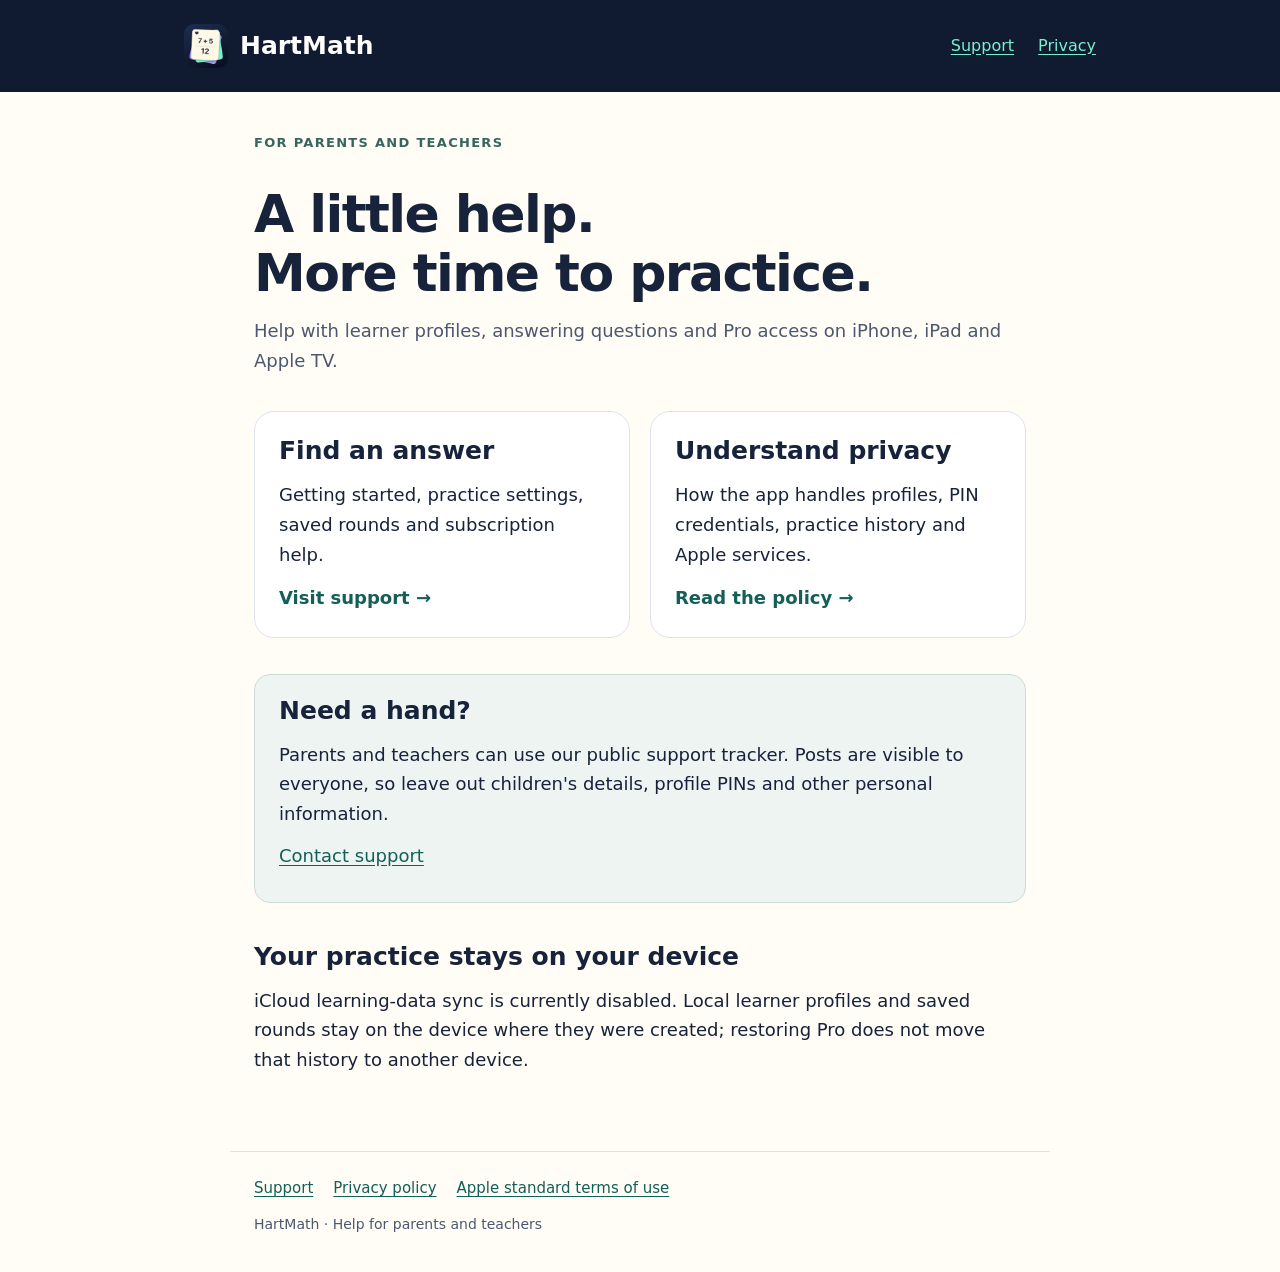
==== index.html @ 1f22a882 "Publish HartMath support and privacy pages" ====
<!doctype html>
<html lang="en">
<head>
  <meta charset="utf-8">
  <meta name="viewport" content="width=device-width, initial-scale=1">
  <meta name="description" content="HartMath help for parents and teachers: practice, learner profiles, Pro subscriptions and privacy on iPhone, iPad and Apple TV.">
  <title>HartMath · Help for parents and teachers</title>
  <link rel="canonical" href="https://nahart86.github.io/HartMath-Support/">
  <link rel="stylesheet" href="styles.css">
  <link rel="icon" href="assets/hartmath-logo.png">
</head>
<body>
  <a class="skip" href="#main">Skip to content</a>
  <header><div class="header-inner">
    <a class="brand" href="./" aria-label="HartMath help home"><img src="assets/hartmath-logo.png" alt="" width="44" height="44"><span>HartMath</span></a>
    <nav aria-label="Information"><a href="support/">Support</a><a href="privacy/">Privacy</a></nav>
  </div></header>
  <main id="main">
    <p class="eyebrow">For parents and teachers</p>
    <h1>A little help.<br>More time to practice.</h1>
    <p class="lede">Help with learner profiles, answering questions and Pro access on iPhone, iPad and Apple TV.</p>
    <div class="card-grid">
      <a class="link-card" href="support/"><span class="card-title">Find an answer</span><span>Getting started, practice settings, saved rounds and subscription help.</span><span class="card-link">Visit support →</span></a>
      <a class="link-card" href="privacy/"><span class="card-title">Understand privacy</span><span>How the app handles profiles, PIN credentials, practice history and Apple services.</span><span class="card-link">Read the policy →</span></a>
    </div>
    <section class="notice" aria-labelledby="contact-summary">
      <h2 id="contact-summary">Need a hand?</h2>
      <p>Parents and teachers can use our public support tracker. Posts are visible to everyone, so leave out children's details, profile PINs and other personal information.</p>
      <p><a href="support/#contact">Contact support</a></p>
    </section>
    <h2>Your practice stays on your device</h2>
    <p>iCloud learning-data sync is currently disabled. Local learner profiles and saved rounds stay on the device where they were created; restoring Pro does not move that history to another device.</p>
  </main>
  <footer><a href="support/">Support</a><a href="privacy/">Privacy policy</a><a href="https://www.apple.com/legal/internet-services/itunes/dev/stdeula/">Apple standard terms of use</a><p>HartMath · Help for parents and teachers</p></footer>
</body>
</html>
---- styles.css ----
:root{color-scheme:light;--ink:#17223b;--muted:#4b5870;--paper:#fffdf6;--line:#dde3ec;--navy:#101b32;--mint:#7aefd1}
*{box-sizing:border-box}body{margin:0;background:var(--paper);color:var(--ink);font:18px/1.65 system-ui,-apple-system,BlinkMacSystemFont,"Segoe UI",sans-serif}a{color:#145f57;text-underline-offset:.18em}a:hover{text-decoration-thickness:2px}a:focus-visible{outline:3px solid #7250b4;outline-offset:5px;border-radius:3px}.skip{position:absolute;left:1rem;top:-6rem}.skip:focus{top:1rem;z-index:2;background:white;padding:.7rem}header{background:var(--navy);color:white}.header-inner{max-width:960px;margin:auto;padding:24px;display:flex;align-items:center;justify-content:space-between;gap:24px;flex-wrap:wrap}.brand{display:inline-flex;align-items:center;gap:12px;color:white;text-decoration:none;font-weight:750;font-size:25px}.brand img{width:44px;height:44px;border-radius:10px}nav{display:flex;gap:24px}nav a{color:var(--mint);font-size:16px}main{max-width:820px;margin:auto;padding:40px 24px 64px}.date,.lede{color:var(--muted)}h1{font-size:clamp(34px,7vw,52px);line-height:1.12;letter-spacing:-.03em;margin:32px 0 14px}h2{font-size:25px;line-height:1.3;margin:38px 0 12px}h3{font-size:20px;line-height:1.4;margin:28px 0 10px}p{margin:12px 0}li{margin:8px 0}ul,ol{padding-left:24px}.notice{padding:20px 24px;background:#edf4f2;border:1px solid #ccdcd7;border-radius:16px}.contact{border:1px solid #ccdcd7;background:#edf4f2;padding:24px;border-radius:18px;margin:32px 0 40px;scroll-margin-top:24px}.contact h2{margin-top:0}footer{border-top:1px solid var(--line);max-width:820px;margin:auto;padding:24px;color:var(--muted);font-size:15px}footer a{margin-right:20px}@media(max-width:500px){body{font-size:17px}.header-inner{padding:20px}main{padding:24px 20px 48px}nav{gap:18px}.notice,.contact{padding:16px}h2{font-size:23px}}@media print{header,nav,.skip{display:none}body{background:white;color:black}main{padding:0;max-width:none}a{color:black}.draft{border:2px solid black}h2{break-after:avoid}p,li{orphans:3;widows:3}}

.eyebrow{text-transform:uppercase;letter-spacing:.1em;font-size:13px;font-weight:750;color:#36665e;margin:0 0 12px}.button{display:inline-block;background:#145f57;color:#fff;text-decoration:none;font-weight:650;padding:12px 18px;border-radius:12px}.button:hover{background:#0a4a43}.card-grid{display:grid;grid-template-columns:repeat(2,minmax(0,1fr));gap:20px;margin:36px 0}.link-card{display:flex;flex-direction:column;gap:14px;border:1px solid var(--line);border-radius:20px;padding:24px;background:#fff;color:var(--ink);text-decoration:none}.link-card:hover{border-color:#145f57;box-shadow:0 4px 18px #101b320a}.card-title{font-size:25px;line-height:1.2;font-weight:750}.card-link{margin-top:auto;color:#145f57;font-weight:650}.notice h2{margin-top:0}footer p{font-size:14px}nav a[aria-current=page]{color:#fff;text-decoration-thickness:2px}@media(max-width:600px){.card-grid{grid-template-columns:1fr}.card-title{font-size:23px}.brand{font-size:23px}.link-card{padding:22px}}
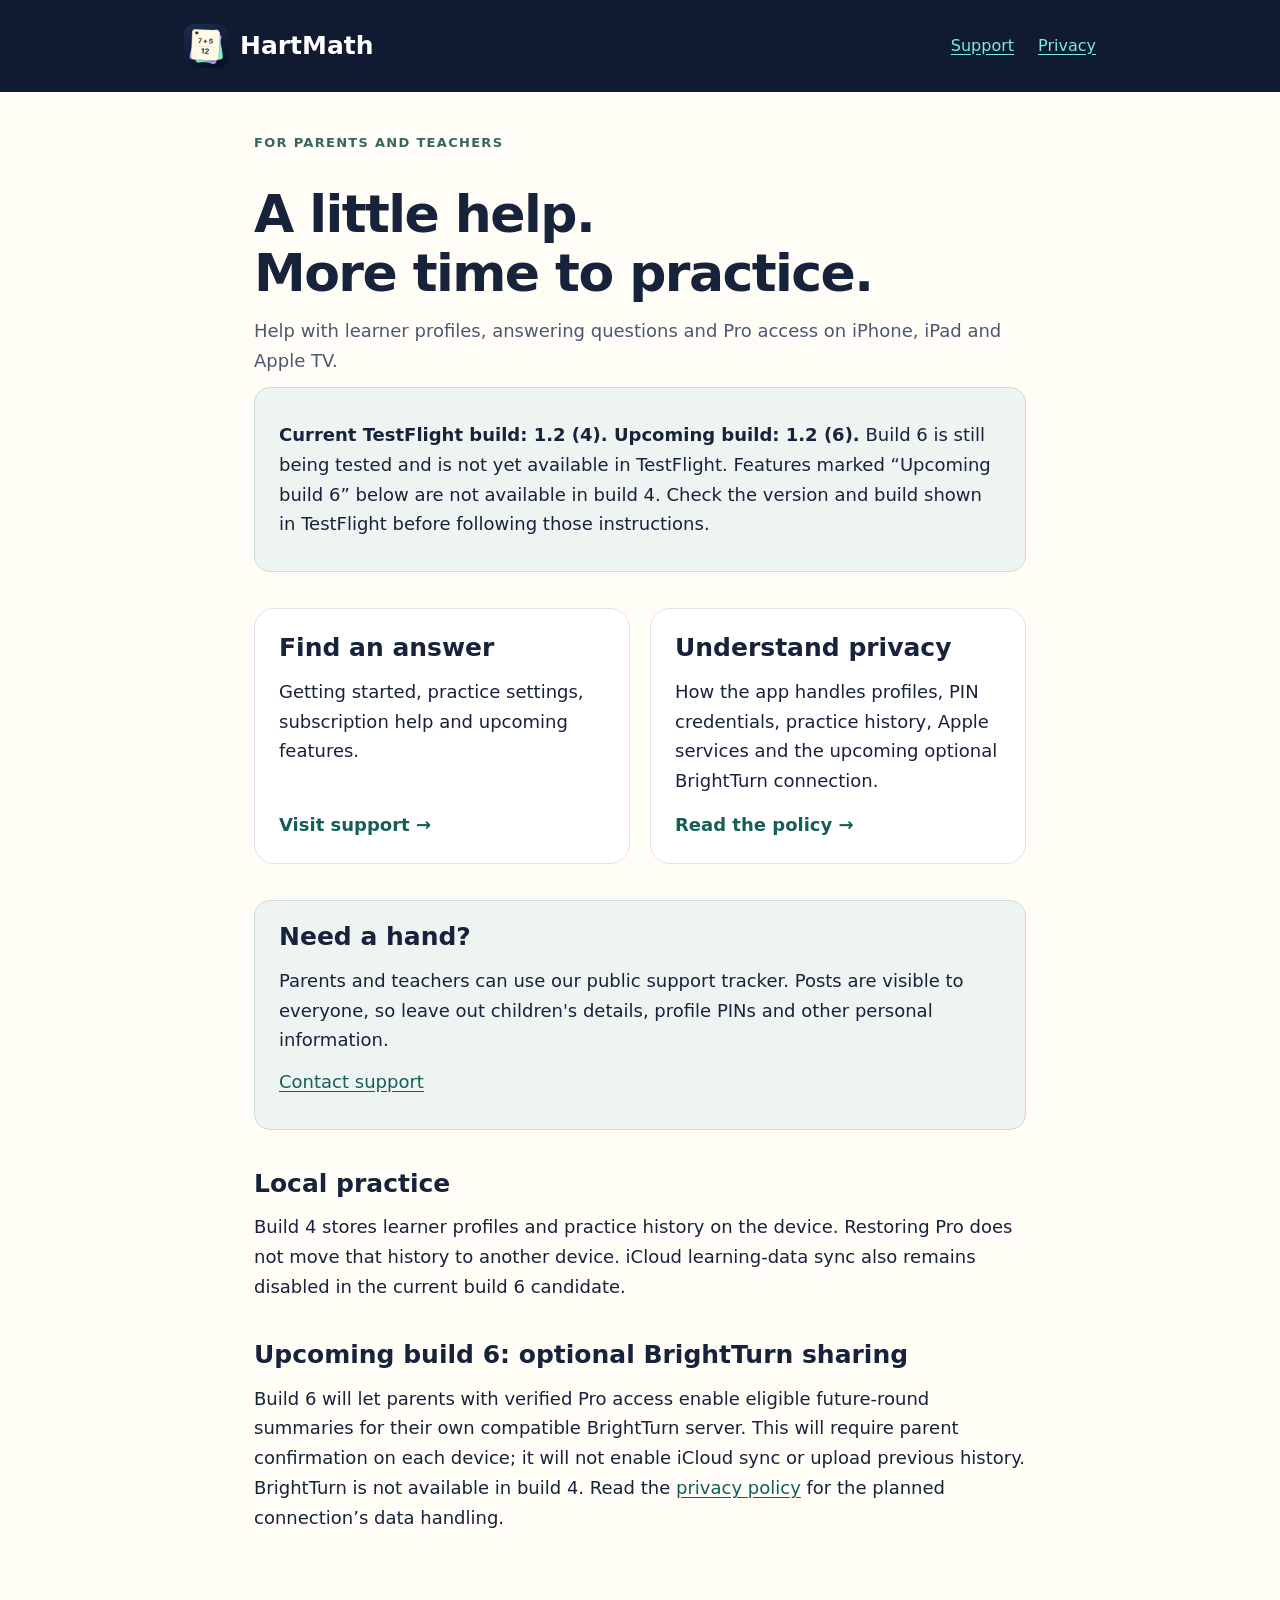
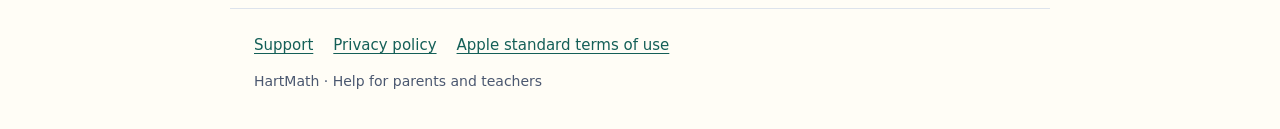
==== commit 678c3671: "Document upcoming learning features and family BrightTurn sharing" ====
--- a/index.html
+++ b/index.html
@@ -19,17 +19,20 @@
     <p class="eyebrow">For parents and teachers</p>
     <h1>A little help.<br>More time to practice.</h1>
     <p class="lede">Help with learner profiles, answering questions and Pro access on iPhone, iPad and Apple TV.</p>
+    <div class="notice"><p><strong>Current TestFlight build: 1.2 (4). Upcoming build: 1.2 (6).</strong> Build 6 is still being tested and is not yet available in TestFlight. Features marked “Upcoming build 6” below are not available in build 4. Check the version and build shown in TestFlight before following those instructions.</p></div>
     <div class="card-grid">
-      <a class="link-card" href="support/"><span class="card-title">Find an answer</span><span>Getting started, practice settings, saved rounds and subscription help.</span><span class="card-link">Visit support →</span></a>
-      <a class="link-card" href="privacy/"><span class="card-title">Understand privacy</span><span>How the app handles profiles, PIN credentials, practice history and Apple services.</span><span class="card-link">Read the policy →</span></a>
+      <a class="link-card" href="support/"><span class="card-title">Find an answer</span><span>Getting started, practice settings, subscription help and upcoming features.</span><span class="card-link">Visit support →</span></a>
+      <a class="link-card" href="privacy/"><span class="card-title">Understand privacy</span><span>How the app handles profiles, PIN credentials, practice history, Apple services and the upcoming optional BrightTurn connection.</span><span class="card-link">Read the policy →</span></a>
     </div>
     <section class="notice" aria-labelledby="contact-summary">
       <h2 id="contact-summary">Need a hand?</h2>
       <p>Parents and teachers can use our public support tracker. Posts are visible to everyone, so leave out children's details, profile PINs and other personal information.</p>
       <p><a href="support/#contact">Contact support</a></p>
     </section>
-    <h2>Your practice stays on your device</h2>
-    <p>iCloud learning-data sync is currently disabled. Local learner profiles and saved rounds stay on the device where they were created; restoring Pro does not move that history to another device.</p>
+    <h2>Local practice</h2>
+    <p>Build 4 stores learner profiles and practice history on the device. Restoring Pro does not move that history to another device. iCloud learning-data sync also remains disabled in the current build 6 candidate.</p>
+    <h2>Upcoming build 6: optional BrightTurn sharing</h2>
+    <p>Build 6 will let parents with verified Pro access enable eligible future-round summaries for their own compatible BrightTurn server. This will require parent confirmation on each device; it will not enable iCloud sync or upload previous history. BrightTurn is not available in build 4. Read the <a href="privacy/">privacy policy</a> for the planned connection’s data handling.</p>
   </main>
   <footer><a href="support/">Support</a><a href="privacy/">Privacy policy</a><a href="https://www.apple.com/legal/internet-services/itunes/dev/stdeula/">Apple standard terms of use</a><p>HartMath · Help for parents and teachers</p></footer>
 </body>
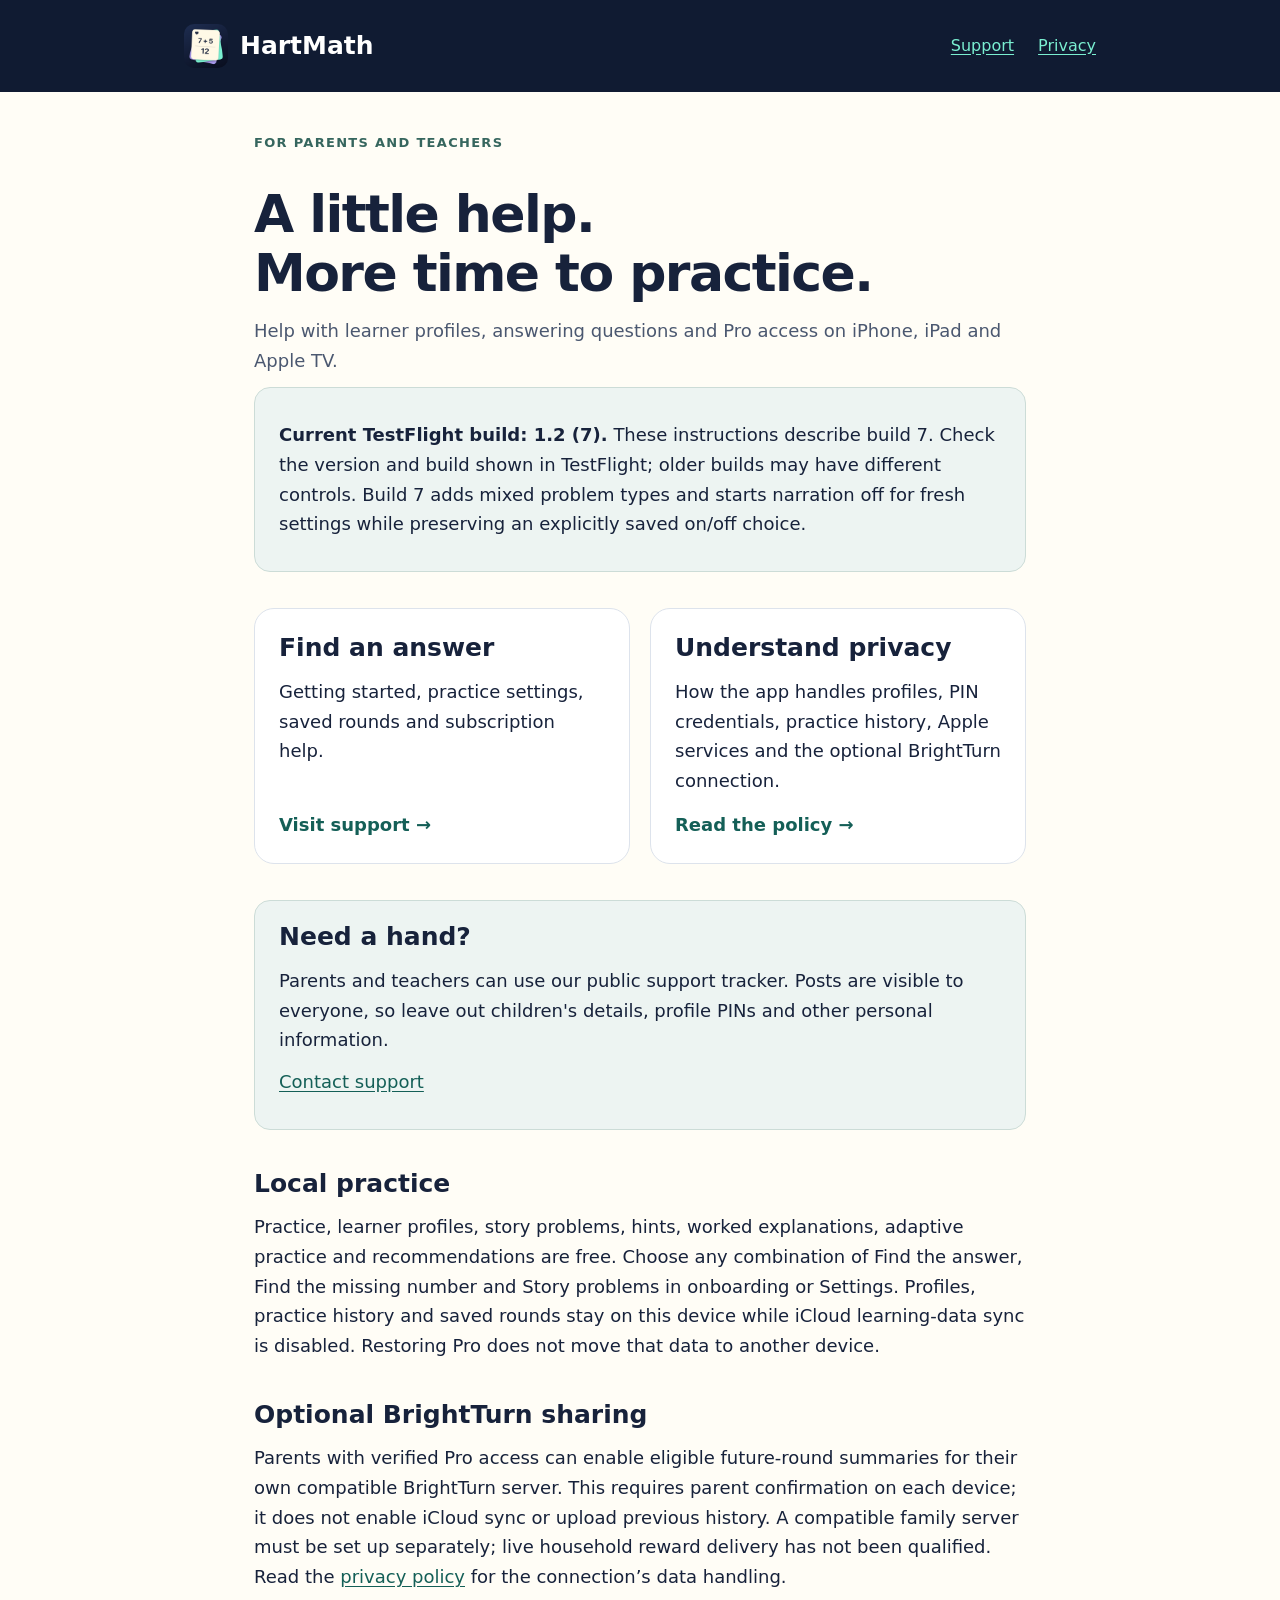
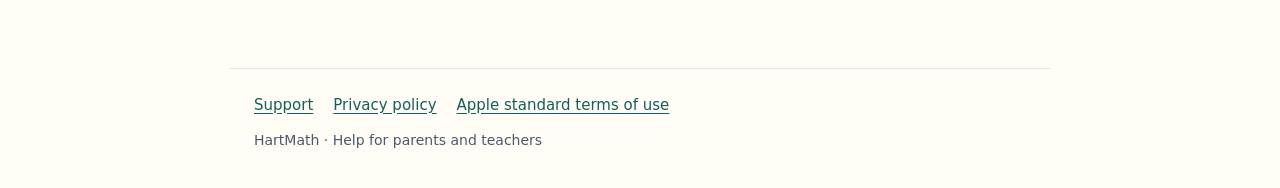
==== commit e4718297: "Update support and privacy for HartMath build 7" ====
--- a/index.html
+++ b/index.html
@@ -19,10 +19,10 @@
     <p class="eyebrow">For parents and teachers</p>
     <h1>A little help.<br>More time to practice.</h1>
     <p class="lede">Help with learner profiles, answering questions and Pro access on iPhone, iPad and Apple TV.</p>
-    <div class="notice"><p><strong>Current TestFlight build: 1.2 (4). Upcoming build: 1.2 (6).</strong> Build 6 is still being tested and is not yet available in TestFlight. Features marked “Upcoming build 6” below are not available in build 4. Check the version and build shown in TestFlight before following those instructions.</p></div>
+    <div class="notice"><p><strong>Current TestFlight build: 1.2 (7).</strong> These instructions describe build 7. Check the version and build shown in TestFlight; older builds may have different controls. Build 7 adds mixed problem types and starts narration off for fresh settings while preserving an explicitly saved on/off choice.</p></div>
     <div class="card-grid">
-      <a class="link-card" href="support/"><span class="card-title">Find an answer</span><span>Getting started, practice settings, subscription help and upcoming features.</span><span class="card-link">Visit support →</span></a>
-      <a class="link-card" href="privacy/"><span class="card-title">Understand privacy</span><span>How the app handles profiles, PIN credentials, practice history, Apple services and the upcoming optional BrightTurn connection.</span><span class="card-link">Read the policy →</span></a>
+      <a class="link-card" href="support/"><span class="card-title">Find an answer</span><span>Getting started, practice settings, saved rounds and subscription help.</span><span class="card-link">Visit support →</span></a>
+      <a class="link-card" href="privacy/"><span class="card-title">Understand privacy</span><span>How the app handles profiles, PIN credentials, practice history, Apple services and the optional BrightTurn connection.</span><span class="card-link">Read the policy →</span></a>
     </div>
     <section class="notice" aria-labelledby="contact-summary">
       <h2 id="contact-summary">Need a hand?</h2>
@@ -30,9 +30,9 @@
       <p><a href="support/#contact">Contact support</a></p>
     </section>
     <h2>Local practice</h2>
-    <p>Build 4 stores learner profiles and practice history on the device. Restoring Pro does not move that history to another device. iCloud learning-data sync also remains disabled in the current build 6 candidate.</p>
-    <h2>Upcoming build 6: optional BrightTurn sharing</h2>
-    <p>Build 6 will let parents with verified Pro access enable eligible future-round summaries for their own compatible BrightTurn server. This will require parent confirmation on each device; it will not enable iCloud sync or upload previous history. BrightTurn is not available in build 4. Read the <a href="privacy/">privacy policy</a> for the planned connection’s data handling.</p>
+    <p>Practice, learner profiles, story problems, hints, worked explanations, adaptive practice and recommendations are free. Choose any combination of Find the answer, Find the missing number and Story problems in onboarding or Settings. Profiles, practice history and saved rounds stay on this device while iCloud learning-data sync is disabled. Restoring Pro does not move that data to another device.</p>
+    <h2>Optional BrightTurn sharing</h2>
+    <p>Parents with verified Pro access can enable eligible future-round summaries for their own compatible BrightTurn server. This requires parent confirmation on each device; it does not enable iCloud sync or upload previous history. A compatible family server must be set up separately; live household reward delivery has not been qualified. Read the <a href="privacy/">privacy policy</a> for the connection’s data handling.</p>
   </main>
   <footer><a href="support/">Support</a><a href="privacy/">Privacy policy</a><a href="https://www.apple.com/legal/internet-services/itunes/dev/stdeula/">Apple standard terms of use</a><p>HartMath · Help for parents and teachers</p></footer>
 </body>
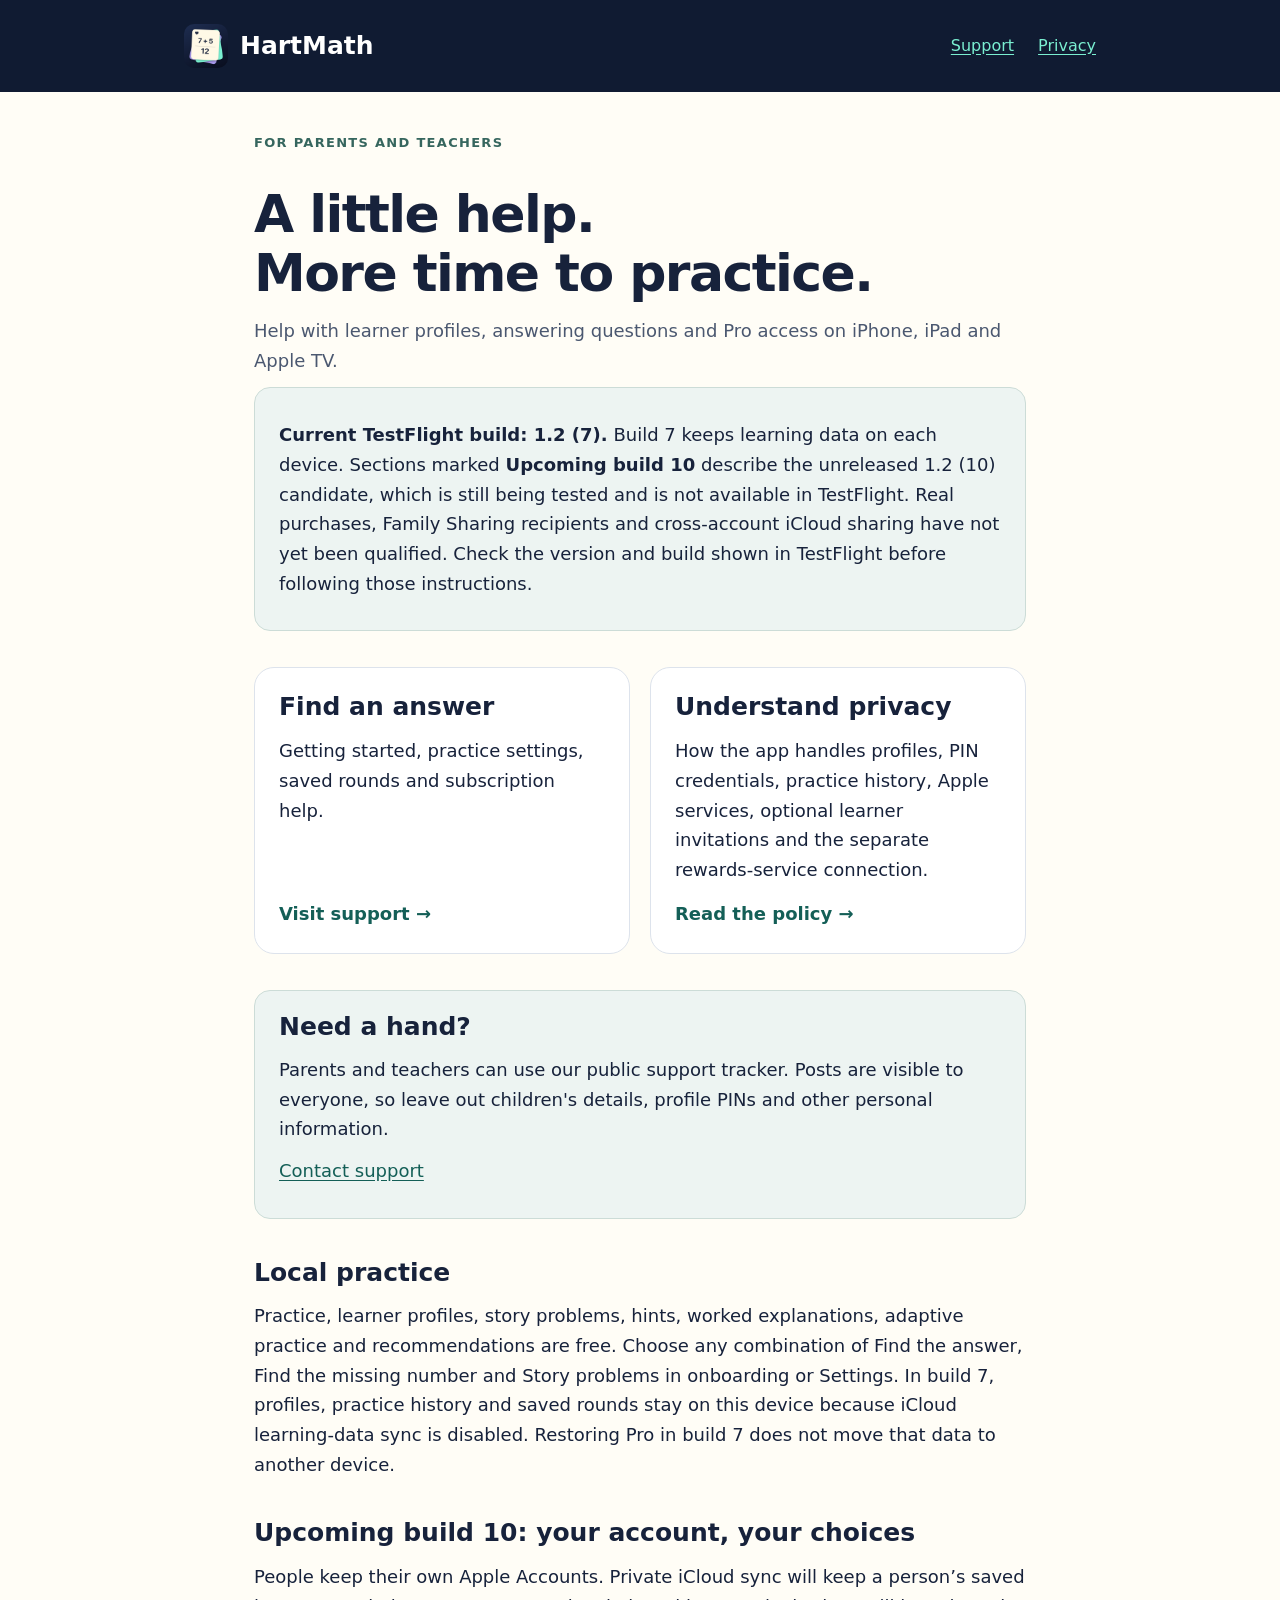
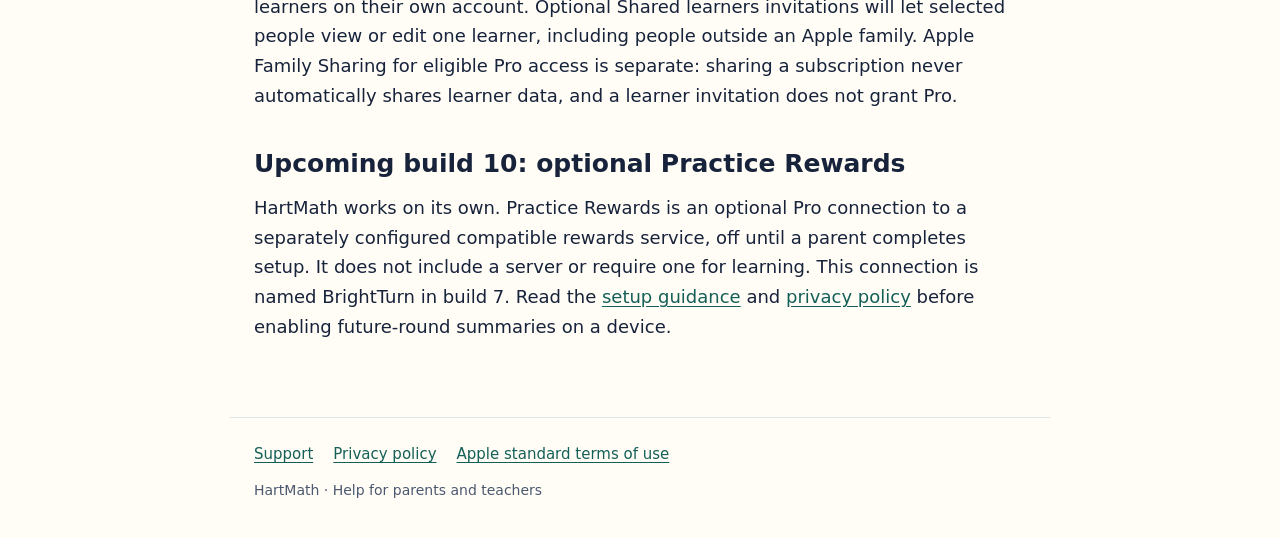
==== commit 750331ae: "Document private sync, shared learners and optional Practice Rewards" ====
--- a/index.html
+++ b/index.html
@@ -19,10 +19,10 @@
     <p class="eyebrow">For parents and teachers</p>
     <h1>A little help.<br>More time to practice.</h1>
     <p class="lede">Help with learner profiles, answering questions and Pro access on iPhone, iPad and Apple TV.</p>
-    <div class="notice"><p><strong>Current TestFlight build: 1.2 (7).</strong> These instructions describe build 7. Check the version and build shown in TestFlight; older builds may have different controls. Build 7 adds mixed problem types and starts narration off for fresh settings while preserving an explicitly saved on/off choice.</p></div>
+    <div class="notice"><p><strong>Current TestFlight build: 1.2 (7).</strong> Build 7 keeps learning data on each device. Sections marked <strong>Upcoming build 10</strong> describe the unreleased 1.2 (10) candidate, which is still being tested and is not available in TestFlight. Real purchases, Family Sharing recipients and cross-account iCloud sharing have not yet been qualified. Check the version and build shown in TestFlight before following those instructions.</p></div>
     <div class="card-grid">
       <a class="link-card" href="support/"><span class="card-title">Find an answer</span><span>Getting started, practice settings, saved rounds and subscription help.</span><span class="card-link">Visit support →</span></a>
-      <a class="link-card" href="privacy/"><span class="card-title">Understand privacy</span><span>How the app handles profiles, PIN credentials, practice history, Apple services and the optional BrightTurn connection.</span><span class="card-link">Read the policy →</span></a>
+      <a class="link-card" href="privacy/"><span class="card-title">Understand privacy</span><span>How the app handles profiles, PIN credentials, practice history, Apple services, optional learner invitations and the separate rewards-service connection.</span><span class="card-link">Read the policy →</span></a>
     </div>
     <section class="notice" aria-labelledby="contact-summary">
       <h2 id="contact-summary">Need a hand?</h2>
@@ -30,9 +30,11 @@
       <p><a href="support/#contact">Contact support</a></p>
     </section>
     <h2>Local practice</h2>
-    <p>Practice, learner profiles, story problems, hints, worked explanations, adaptive practice and recommendations are free. Choose any combination of Find the answer, Find the missing number and Story problems in onboarding or Settings. Profiles, practice history and saved rounds stay on this device while iCloud learning-data sync is disabled. Restoring Pro does not move that data to another device.</p>
-    <h2>Optional BrightTurn sharing</h2>
-    <p>Parents with verified Pro access can enable eligible future-round summaries for their own compatible BrightTurn server. This requires parent confirmation on each device; it does not enable iCloud sync or upload previous history. A compatible family server must be set up separately; live household reward delivery has not been qualified. Read the <a href="privacy/">privacy policy</a> for the connection’s data handling.</p>
+    <p>Practice, learner profiles, story problems, hints, worked explanations, adaptive practice and recommendations are free. Choose any combination of Find the answer, Find the missing number and Story problems in onboarding or Settings. In build 7, profiles, practice history and saved rounds stay on this device because iCloud learning-data sync is disabled. Restoring Pro in build 7 does not move that data to another device.</p>
+    <h2>Upcoming build 10: your account, your choices</h2>
+    <p>People keep their own Apple Accounts. Private iCloud sync will keep a person’s saved learners on their own account. Optional Shared learners invitations will let selected people view or edit one learner, including people outside an Apple family. Apple Family Sharing for eligible Pro access is separate: sharing a subscription never automatically shares learner data, and a learner invitation does not grant Pro.</p>
+    <h2>Upcoming build 10: optional Practice Rewards</h2>
+    <p>HartMath works on its own. Practice Rewards is an optional Pro connection to a separately configured compatible rewards service, off until a parent completes setup. It does not include a server or require one for learning. This connection is named BrightTurn in build 7. Read the <a href="support/">setup guidance</a> and <a href="privacy/">privacy policy</a> before enabling future-round summaries on a device.</p>
   </main>
   <footer><a href="support/">Support</a><a href="privacy/">Privacy policy</a><a href="https://www.apple.com/legal/internet-services/itunes/dev/stdeula/">Apple standard terms of use</a><p>HartMath · Help for parents and teachers</p></footer>
 </body>
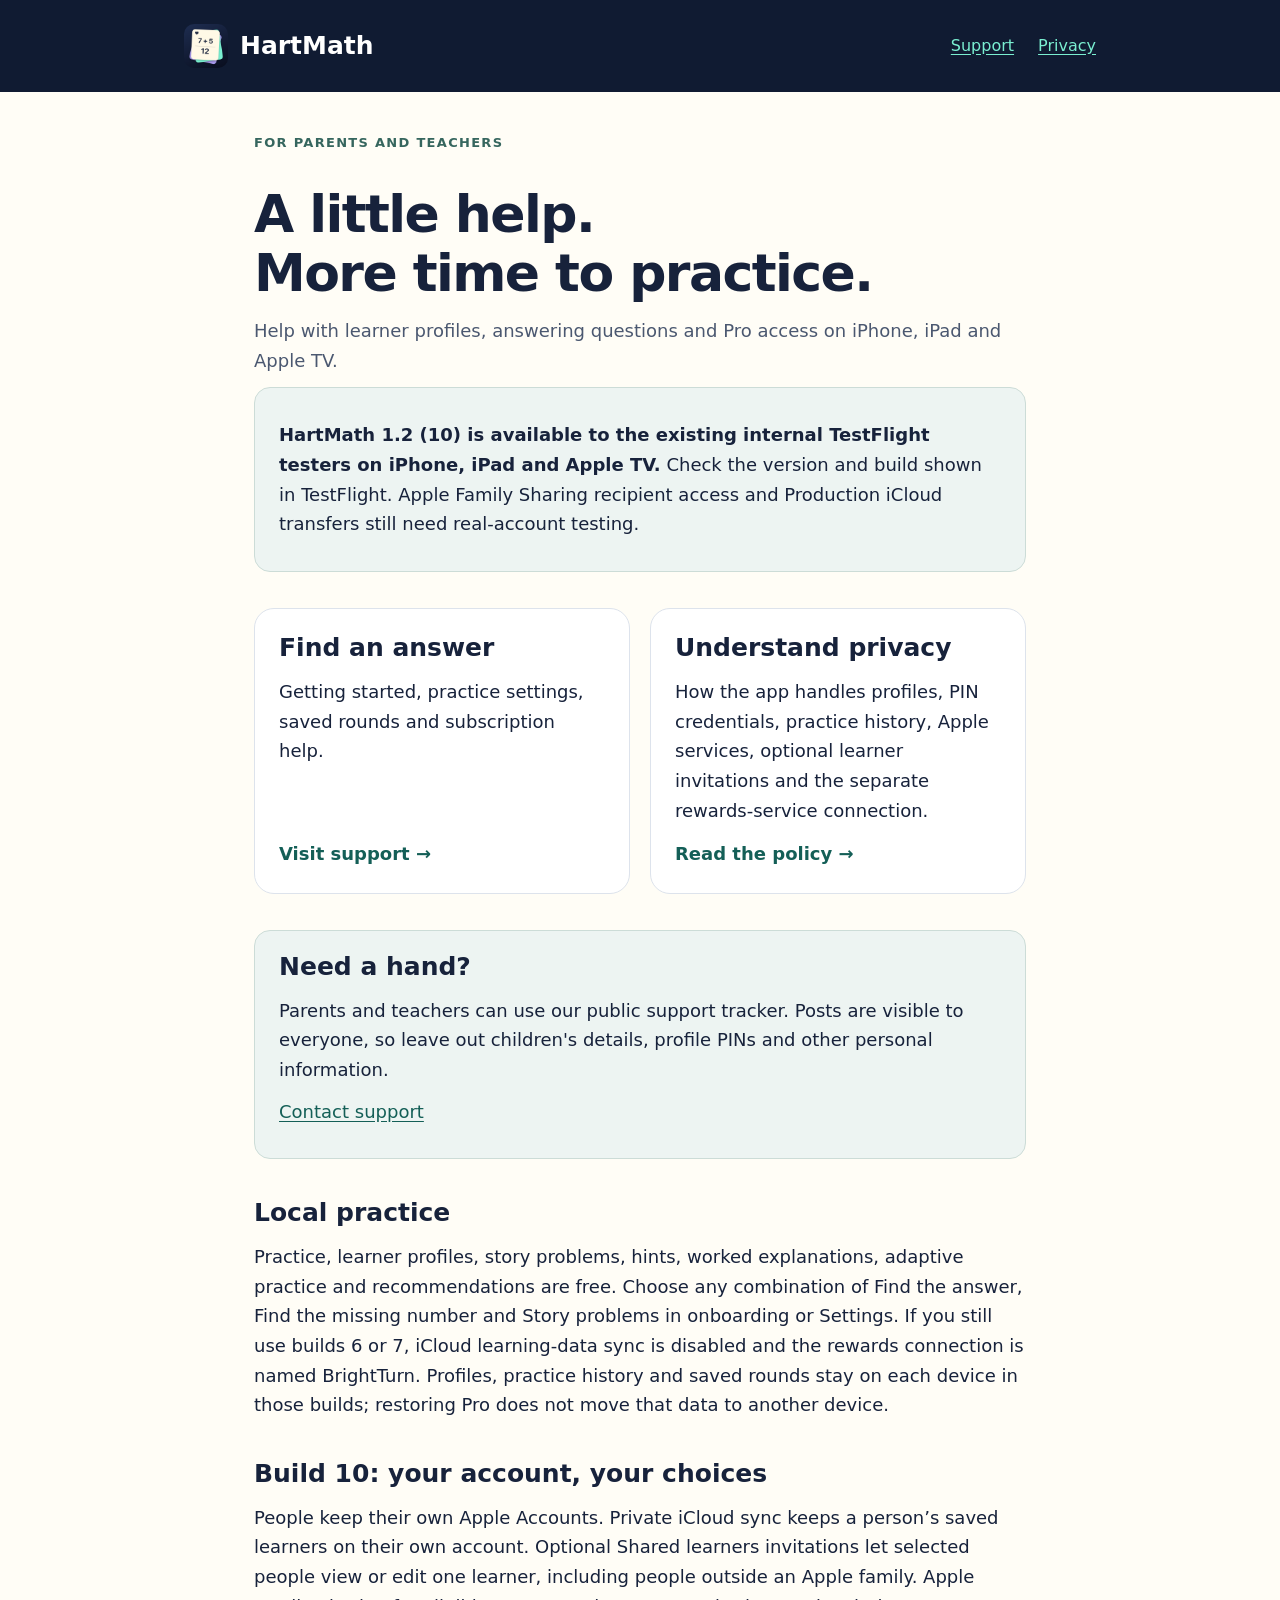
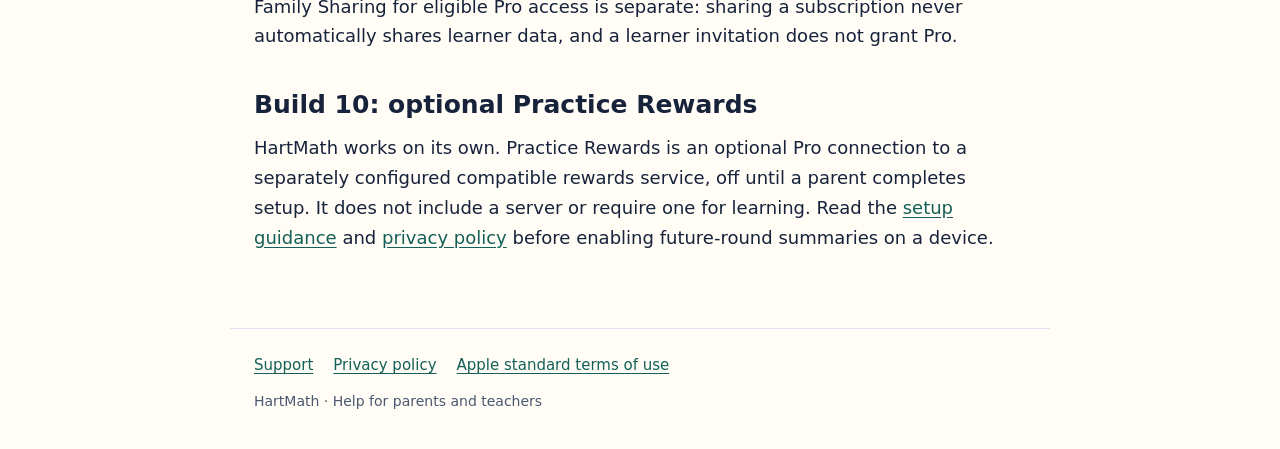
==== commit 202a5140: "Publish build 10 beta support and privacy guidance" ====
--- a/index.html
+++ b/index.html
@@ -19,7 +19,7 @@
     <p class="eyebrow">For parents and teachers</p>
     <h1>A little help.<br>More time to practice.</h1>
     <p class="lede">Help with learner profiles, answering questions and Pro access on iPhone, iPad and Apple TV.</p>
-    <div class="notice"><p><strong>Current TestFlight build: 1.2 (7).</strong> Build 7 keeps learning data on each device. Sections marked <strong>Upcoming build 10</strong> describe the unreleased 1.2 (10) candidate, which is still being tested and is not available in TestFlight. Real purchases, Family Sharing recipients and cross-account iCloud sharing have not yet been qualified. Check the version and build shown in TestFlight before following those instructions.</p></div>
+    <div class="notice"><p><strong>HartMath 1.2 (10) is available to the existing internal TestFlight testers on iPhone, iPad and Apple TV.</strong> Check the version and build shown in TestFlight. Apple Family Sharing recipient access and Production iCloud transfers still need real-account testing.</p></div>
     <div class="card-grid">
       <a class="link-card" href="support/"><span class="card-title">Find an answer</span><span>Getting started, practice settings, saved rounds and subscription help.</span><span class="card-link">Visit support →</span></a>
       <a class="link-card" href="privacy/"><span class="card-title">Understand privacy</span><span>How the app handles profiles, PIN credentials, practice history, Apple services, optional learner invitations and the separate rewards-service connection.</span><span class="card-link">Read the policy →</span></a>
@@ -30,11 +30,11 @@
       <p><a href="support/#contact">Contact support</a></p>
     </section>
     <h2>Local practice</h2>
-    <p>Practice, learner profiles, story problems, hints, worked explanations, adaptive practice and recommendations are free. Choose any combination of Find the answer, Find the missing number and Story problems in onboarding or Settings. In build 7, profiles, practice history and saved rounds stay on this device because iCloud learning-data sync is disabled. Restoring Pro in build 7 does not move that data to another device.</p>
-    <h2>Upcoming build 10: your account, your choices</h2>
-    <p>People keep their own Apple Accounts. Private iCloud sync will keep a person’s saved learners on their own account. Optional Shared learners invitations will let selected people view or edit one learner, including people outside an Apple family. Apple Family Sharing for eligible Pro access is separate: sharing a subscription never automatically shares learner data, and a learner invitation does not grant Pro.</p>
-    <h2>Upcoming build 10: optional Practice Rewards</h2>
-    <p>HartMath works on its own. Practice Rewards is an optional Pro connection to a separately configured compatible rewards service, off until a parent completes setup. It does not include a server or require one for learning. This connection is named BrightTurn in build 7. Read the <a href="support/">setup guidance</a> and <a href="privacy/">privacy policy</a> before enabling future-round summaries on a device.</p>
+    <p>Practice, learner profiles, story problems, hints, worked explanations, adaptive practice and recommendations are free. Choose any combination of Find the answer, Find the missing number and Story problems in onboarding or Settings. If you still use builds 6 or 7, iCloud learning-data sync is disabled and the rewards connection is named BrightTurn. Profiles, practice history and saved rounds stay on each device in those builds; restoring Pro does not move that data to another device.</p>
+    <h2>Build 10: your account, your choices</h2>
+    <p>People keep their own Apple Accounts. Private iCloud sync keeps a person’s saved learners on their own account. Optional Shared learners invitations let selected people view or edit one learner, including people outside an Apple family. Apple Family Sharing for eligible Pro access is separate: sharing a subscription never automatically shares learner data, and a learner invitation does not grant Pro.</p>
+    <h2>Build 10: optional Practice Rewards</h2>
+    <p>HartMath works on its own. Practice Rewards is an optional Pro connection to a separately configured compatible rewards service, off until a parent completes setup. It does not include a server or require one for learning. Read the <a href="support/">setup guidance</a> and <a href="privacy/">privacy policy</a> before enabling future-round summaries on a device.</p>
   </main>
   <footer><a href="support/">Support</a><a href="privacy/">Privacy policy</a><a href="https://www.apple.com/legal/internet-services/itunes/dev/stdeula/">Apple standard terms of use</a><p>HartMath · Help for parents and teachers</p></footer>
 </body>
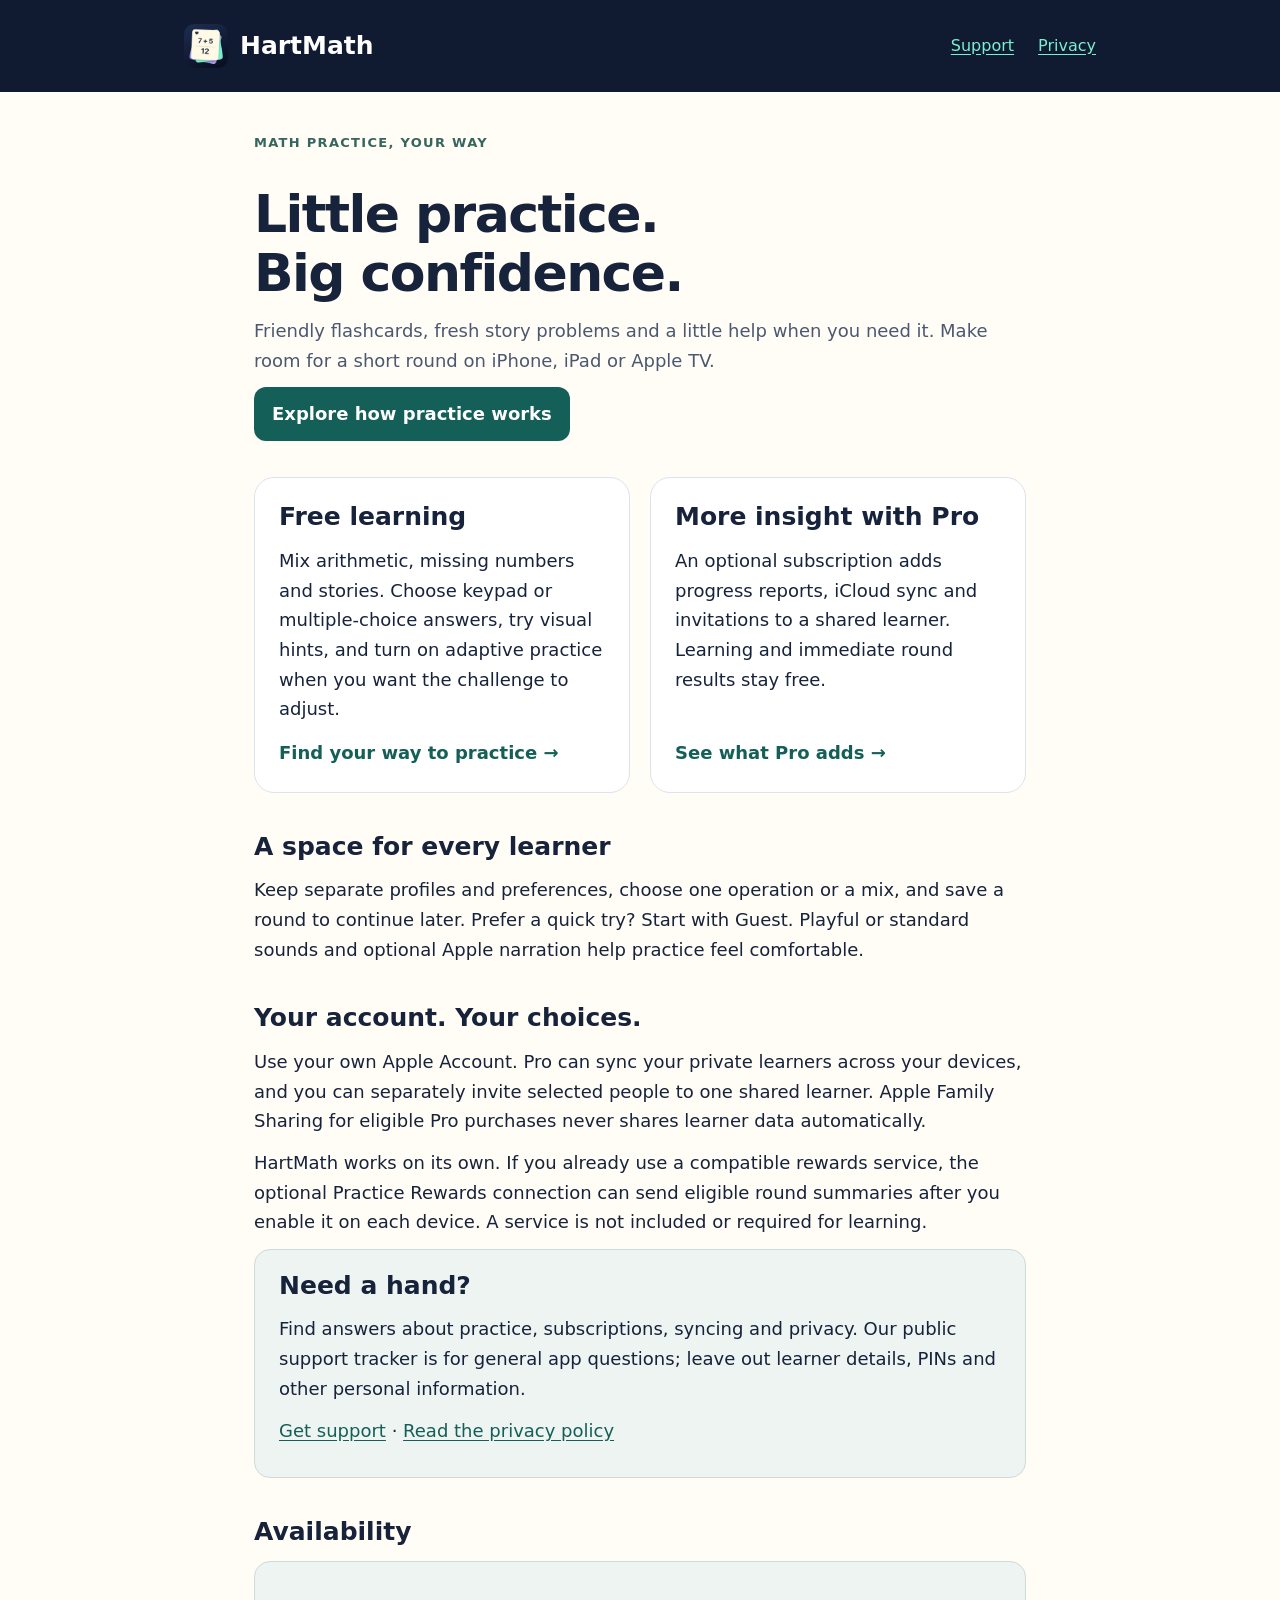
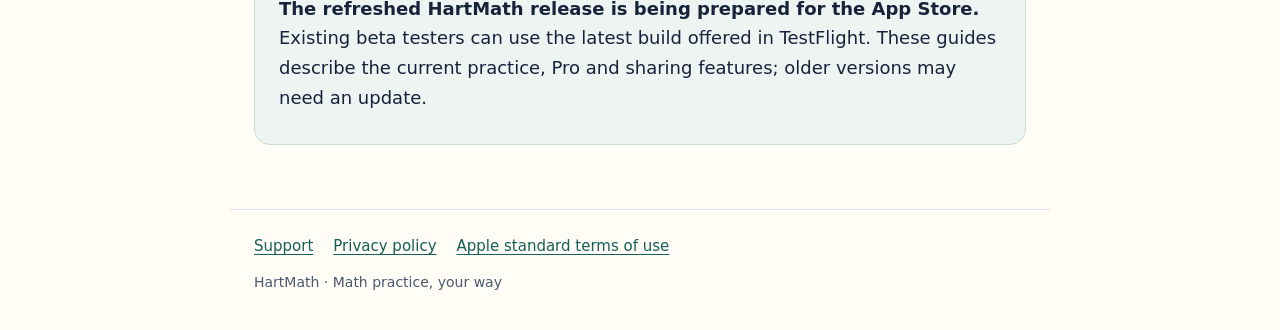
==== commit 76c35d59: "Prepare clear HartMath release, support and privacy guidance" ====
--- a/index.html
+++ b/index.html
@@ -3,8 +3,8 @@
 <head>
   <meta charset="utf-8">
   <meta name="viewport" content="width=device-width, initial-scale=1">
-  <meta name="description" content="HartMath help for parents and teachers: practice, learner profiles, Pro subscriptions and privacy on iPhone, iPad and Apple TV.">
-  <title>HartMath · Help for parents and teachers</title>
+  <meta name="description" content="Friendly math flashcards, story problems and free adaptive practice on iPhone, iPad and Apple TV. Explore optional Pro reports, iCloud sync, support and privacy.">
+  <title>HartMath · Math practice, your way</title>
   <link rel="canonical" href="https://nahart86.github.io/HartMath-Support/">
   <link rel="stylesheet" href="styles.css">
   <link rel="icon" href="assets/hartmath-logo.png">
@@ -16,26 +16,27 @@
     <nav aria-label="Information"><a href="support/">Support</a><a href="privacy/">Privacy</a></nav>
   </div></header>
   <main id="main">
-    <p class="eyebrow">For parents and teachers</p>
-    <h1>A little help.<br>More time to practice.</h1>
-    <p class="lede">Help with learner profiles, answering questions and Pro access on iPhone, iPad and Apple TV.</p>
-    <div class="notice"><p><strong>HartMath 1.2 (10) is available to the existing internal TestFlight testers on iPhone, iPad and Apple TV.</strong> Check the version and build shown in TestFlight. Apple Family Sharing recipient access and Production iCloud transfers still need real-account testing.</p></div>
+    <p class="eyebrow">Math practice, your way</p>
+    <h1>Little practice.<br>Big confidence.</h1>
+    <p class="lede">Friendly flashcards, fresh story problems and a little help when you need it. Make room for a short round on iPhone, iPad or Apple TV.</p>
+    <p><a class="button" href="support/#getting-started">Explore how practice works</a></p>
     <div class="card-grid">
-      <a class="link-card" href="support/"><span class="card-title">Find an answer</span><span>Getting started, practice settings, saved rounds and subscription help.</span><span class="card-link">Visit support →</span></a>
-      <a class="link-card" href="privacy/"><span class="card-title">Understand privacy</span><span>How the app handles profiles, PIN credentials, practice history, Apple services, optional learner invitations and the separate rewards-service connection.</span><span class="card-link">Read the policy →</span></a>
+      <a class="link-card" href="support/#practice"><span class="card-title">Free learning</span><span>Mix arithmetic, missing numbers and stories. Choose keypad or multiple-choice answers, try visual hints, and turn on adaptive practice when you want the challenge to adjust.</span><span class="card-link">Find your way to practice →</span></a>
+      <a class="link-card" href="support/#pro"><span class="card-title">More insight with Pro</span><span>An optional subscription adds progress reports, iCloud sync and invitations to a shared learner. Learning and immediate round results stay free.</span><span class="card-link">See what Pro adds →</span></a>
     </div>
-    <section class="notice" aria-labelledby="contact-summary">
-      <h2 id="contact-summary">Need a hand?</h2>
-      <p>Parents and teachers can use our public support tracker. Posts are visible to everyone, so leave out children's details, profile PINs and other personal information.</p>
-      <p><a href="support/#contact">Contact support</a></p>
+    <h2>A space for every learner</h2>
+    <p>Keep separate profiles and preferences, choose one operation or a mix, and save a round to continue later. Prefer a quick try? Start with Guest. Playful or standard sounds and optional Apple narration help practice feel comfortable.</p>
+    <h2>Your account. Your choices.</h2>
+    <p>Use your own Apple Account. Pro can sync your private learners across your devices, and you can separately invite selected people to one shared learner. Apple Family Sharing for eligible Pro purchases never shares learner data automatically.</p>
+    <p>HartMath works on its own. If you already use a compatible rewards service, the optional Practice Rewards connection can send eligible round summaries after you enable it on each device. A service is not included or required for learning.</p>
+    <section class="notice" aria-labelledby="help-title">
+      <h2 id="help-title">Need a hand?</h2>
+      <p>Find answers about practice, subscriptions, syncing and privacy. Our public support tracker is for general app questions; leave out learner details, PINs and other personal information.</p>
+      <p><a href="support/">Get support</a> · <a href="privacy/">Read the privacy policy</a></p>
     </section>
-    <h2>Local practice</h2>
-    <p>Practice, learner profiles, story problems, hints, worked explanations, adaptive practice and recommendations are free. Choose any combination of Find the answer, Find the missing number and Story problems in onboarding or Settings. If you still use builds 6 or 7, iCloud learning-data sync is disabled and the rewards connection is named BrightTurn. Profiles, practice history and saved rounds stay on each device in those builds; restoring Pro does not move that data to another device.</p>
-    <h2>Build 10: your account, your choices</h2>
-    <p>People keep their own Apple Accounts. Private iCloud sync keeps a person’s saved learners on their own account. Optional Shared learners invitations let selected people view or edit one learner, including people outside an Apple family. Apple Family Sharing for eligible Pro access is separate: sharing a subscription never automatically shares learner data, and a learner invitation does not grant Pro.</p>
-    <h2>Build 10: optional Practice Rewards</h2>
-    <p>HartMath works on its own. Practice Rewards is an optional Pro connection to a separately configured compatible rewards service, off until a parent completes setup. It does not include a server or require one for learning. Read the <a href="support/">setup guidance</a> and <a href="privacy/">privacy policy</a> before enabling future-round summaries on a device.</p>
+    <h2>Availability</h2>
+    <div class="notice"><p><strong>The refreshed HartMath release is being prepared for the App Store.</strong> Existing beta testers can use the latest build offered in TestFlight. These guides describe the current practice, Pro and sharing features; older versions may need an update.</p></div>
   </main>
-  <footer><a href="support/">Support</a><a href="privacy/">Privacy policy</a><a href="https://www.apple.com/legal/internet-services/itunes/dev/stdeula/">Apple standard terms of use</a><p>HartMath · Help for parents and teachers</p></footer>
+  <footer><a href="support/">Support</a><a href="privacy/">Privacy policy</a><a href="https://www.apple.com/legal/internet-services/itunes/dev/stdeula/">Apple standard terms of use</a><p>HartMath · Math practice, your way</p></footer>
 </body>
 </html>
